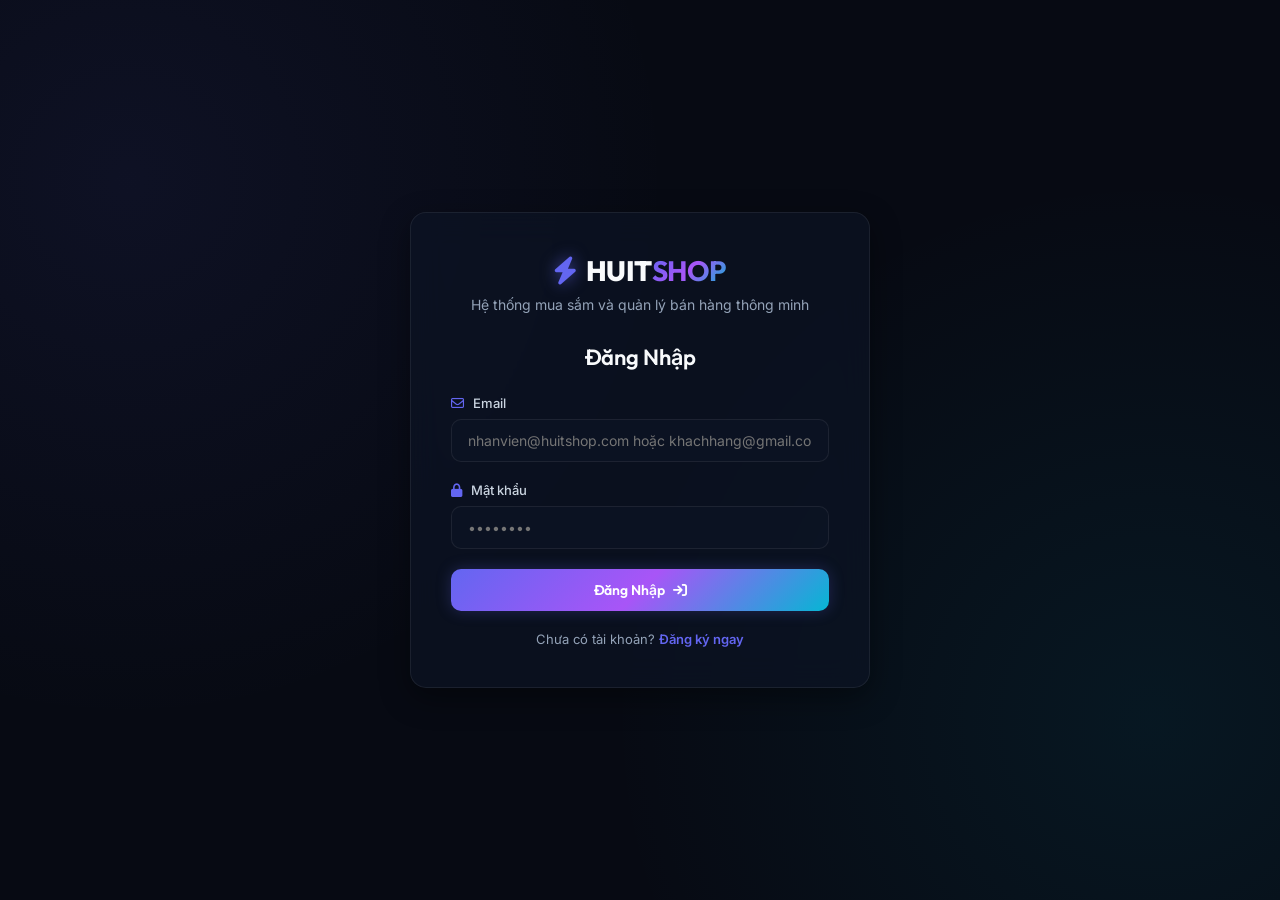
==== HuitShopDB/src/main/resources/static/index.html @ a050a019 "chore: conver to web app" ====
<!DOCTYPE html>
<html lang="vi">
<head>
    <meta charset="UTF-8">
    <meta name="viewport" content="width=device-width, initial-scale=1.0">
    <title>HuitShop - Hệ Thống Quản Lý & Mua Sắm E-Commerce</title>
    <!-- Google Fonts: Outfit & Inter -->
    <link rel="preconnect" href="https://fonts.googleapis.com">
    <link rel="preconnect" href="https://fonts.gstatic.com" crossorigin>
    <link href="https://fonts.googleapis.com/css2?family=Inter:wght@300;400;500;600;700&family=Outfit:wght@400;500;600;700;800&display=swap" rel="stylesheet">
    <!-- FontAwesome for Premium Icons -->
    <link rel="stylesheet" href="https://cdnjs.cloudflare.com/ajax/libs/font-awesome/6.4.0/css/all.min.css">
    <!-- Custom Style Sheet -->
    <link rel="stylesheet" href="css/style.css">
    <!-- Chart.js for beautiful admin dashboards -->
    <script src="https://cdn.jsdelivr.net/npm/chart.js"></script>
</head>
<body>
    <!-- Toast Notification Container -->
    <div id="toast-container" class="toast-container"></div>

    <!-- Login & Register Screen -->
    <div id="auth-screen" class="auth-screen">
        <div class="auth-card glass-panel">
            <div class="auth-header">
                <div class="logo">
                    <i class="fa-solid fa-bolt logo-icon"></i>
                    <span>HUIT<span class="gradient-text">SHOP</span></span>
                </div>
                <p id="auth-subtitle">Hệ thống mua sắm và quản lý bán hàng thông minh</p>
            </div>

            <!-- Login Form -->
            <form id="login-form" class="auth-form active">
                <h2 class="form-title">Đăng Nhập</h2>
                <div class="form-group">
                    <label for="login-email"><i class="fa-regular fa-envelope"></i> Email</label>
                    <input type="email" id="login-email" required placeholder="nhanvien@huitshop.com hoặc khachhang@gmail.com">
                </div>
                <div class="form-group">
                    <label for="login-password"><i class="fa-solid fa-lock"></i> Mật khẩu</label>
                    <input type="password" id="login-password" required placeholder="••••••••">
                </div>
                <button type="submit" class="btn btn-primary btn-block">Đăng Nhập <i class="fa-solid fa-arrow-right-to-bracket"></i></button>
                <div class="auth-switch">
                    Chưa có tài khoản? <a href="#" id="go-to-register">Đăng ký ngay</a>
                </div>
            </form>

            <!-- Register Form -->
            <form id="register-form" class="auth-form">
                <h2 class="form-title">Đăng Ký</h2>
                <div class="form-group">
                    <label for="reg-name"><i class="fa-regular fa-user"></i> Họ và Tên</label>
                    <input type="text" id="reg-name" required placeholder="Nguyễn Văn A">
                </div>
                <div class="form-group">
                    <label for="reg-email"><i class="fa-regular fa-envelope"></i> Email</label>
                    <input type="email" id="reg-email" required placeholder="name@domain.com">
                </div>
                <div class="form-group">
                    <label for="reg-phone"><i class="fa-solid fa-phone"></i> Số điện thoại</label>
                    <input type="tel" id="reg-phone" placeholder="09xxxxxxxx">
                </div>
                <div class="form-group">
                    <label for="reg-password"><i class="fa-solid fa-lock"></i> Mật khẩu</label>
                    <input type="password" id="reg-password" required placeholder="Tối thiểu 6 ký tự">
                </div>
                <button type="submit" class="btn btn-primary btn-block">Tạo Tài Khoản <i class="fa-solid fa-user-plus"></i></button>
                <div class="auth-switch">
                    Đã có tài khoản? <a href="#" id="go-to-login">Đăng nhập</a>
                </div>
            </form>
        </div>
    </div>

    <!-- Main Application Interface (Hidden initially) -->
    <div id="app-screen" class="app-screen hidden">
        <!-- Sidebar Navigation -->
        <aside id="sidebar" class="sidebar glass-panel">
            <div class="sidebar-header">
                <div class="logo">
                    <i class="fa-solid fa-bolt logo-icon"></i>
                    <span>HUIT<span class="gradient-text">SHOP</span></span>
                </div>
                <span class="role-badge" id="user-role-badge">CUSTOMER</span>
            </div>

            <!-- Navigation menus dynamically generated based on role -->
            <nav class="sidebar-menu" id="sidebar-nav-menu">
                <!-- Will be injected by JS -->
            </nav>

            <div class="sidebar-footer">
                <div class="user-profile-summary">
                    <div class="user-avatar" id="user-avatar-char">U</div>
                    <div class="user-info">
                        <span class="user-name" id="user-display-name">Người dùng</span>
                        <span class="user-email" id="user-display-email">user@mail.com</span>
                    </div>
                </div>
                <button id="btn-logout" class="btn-logout-icon" title="Đăng xuất">
                    <i class="fa-solid fa-right-from-bracket"></i>
                </button>
            </div>
        </aside>

        <!-- Main Content Area -->
        <main class="main-content">
            <header class="top-navbar glass-panel">
                <div class="search-bar-container">
                    <i class="fa-solid fa-magnifying-glass search-icon"></i>
                    <input type="text" id="global-search" placeholder="Tìm kiếm sản phẩm, hóa đơn...">
                </div>
                <div class="navbar-actions">
                    <div class="quick-warranty-lookup" id="quick-warranty-trigger" title="Tra cứu nhanh bảo hành">
                        <i class="fa-solid fa-shield-halved"></i>
                        <span>Bảo hành</span>
                    </div>
                    <div class="cart-trigger" id="cart-navbar-trigger">
                        <i class="fa-solid fa-cart-shopping"></i>
                        <span class="cart-badge" id="cart-count">0</span>
                    </div>
                </div>
            </header>

            <!-- Dashboard Panels Container -->
            <div id="panel-container" class="panel-container">
                <!-- Panels injected dynamically: e.g., catalog, cart, orders, profile, warranty, admin_dashboard, etc. -->
            </div>
        </main>
    </div>

    <!-- Modals -->
    <!-- Product Detail Modal -->
    <div id="product-detail-modal" class="modal">
        <div class="modal-content glass-panel large">
            <span class="close-btn">&times;</span>
            <div class="product-modal-grid">
                <div class="product-gallery">
                    <div class="main-image-container">
                        <img id="modal-product-img" src="" alt="Sản phẩm">
                    </div>
                    <div class="thumbnail-list" id="modal-product-thumbnails">
                        <!-- Thumbnail images -->
                    </div>
                </div>
                <div class="product-info-details">
                    <span class="brand-tag" id="modal-product-brand">ASUS</span>
                    <h2 class="product-title" id="modal-product-name">Tên sản phẩm</h2>
                    <div class="rating-review-summary">
                        <div class="rating-stars" id="modal-product-rating-stars"></div>
                        <span class="rating-value" id="modal-product-rating">4.5</span>
                        <span class="review-count" id="modal-product-reviews-count">(12 đánh giá)</span>
                    </div>
                    <p class="product-short-desc" id="modal-product-short-desc">Mô tả ngắn của sản phẩm</p>
                    
                    <div class="variant-selector-section">
                        <h3>Chọn Phiên Bản:</h3>
                        <div class="variant-grid" id="modal-product-variants">
                            <!-- Variants buttons -->
                        </div>
                    </div>

                    <div class="price-action-section">
                        <div class="price-display">
                            <span class="current-price" id="modal-product-price">0đ</span>
                            <span class="original-price" id="modal-product-orig-price">0đ</span>
                        </div>
                        <div class="add-to-cart-action">
                            <div class="quantity-spinner">
                                <button class="btn-spinner" id="spinner-dec">-</button>
                                <input type="number" id="spinner-qty" value="1" min="1">
                                <button class="btn-spinner" id="spinner-inc">+</button>
                            </div>
                            <button class="btn btn-primary" id="modal-btn-add-to-cart">
                                <i class="fa-solid fa-cart-plus"></i> Thêm Vào Giỏ Hàng
                            </button>
                        </div>
                    </div>
                </div>
            </div>

            <!-- Tabs: Specifications & Reviews -->
            <div class="modal-tabs">
                <div class="tab-header">
                    <button class="tab-btn active" data-tab="tab-specs">Thông số kỹ thuật</button>
                    <button class="tab-btn" data-tab="tab-desc">Chi tiết sản phẩm</button>
                    <button class="tab-btn" data-tab="tab-reviews">Đánh giá khách hàng</button>
                </div>
                <div class="tab-content-container">
                    <div class="tab-pane active" id="tab-specs">
                        <table class="specs-table" id="modal-product-specs-table">
                            <!-- Specifications -->
                        </table>
                    </div>
                    <div class="tab-pane" id="tab-desc">
                        <p class="product-long-desc" id="modal-product-long-desc">Mô tả chi tiết</p>
                    </div>
                    <div class="tab-pane" id="tab-reviews">
                        <div class="reviews-section">
                            <div class="write-review-card">
                                <h4>Gửi Đánh Giá Của Bạn</h4>
                                <div class="rating-input">
                                    <span class="star-rating-input" data-rating="1"><i class="fa-regular fa-star"></i></span>
                                    <span class="star-rating-input" data-rating="2"><i class="fa-regular fa-star"></i></span>
                                    <span class="star-rating-input" data-rating="3"><i class="fa-regular fa-star"></i></span>
                                    <span class="star-rating-input" data-rating="4"><i class="fa-regular fa-star"></i></span>
                                    <span class="star-rating-input" data-rating="5"><i class="fa-regular fa-star"></i></span>
                                </div>
                                <div class="form-group">
                                    <textarea id="review-comment" placeholder="Chia sẻ trải nghiệm của bạn về sản phẩm này..." rows="3"></textarea>
                                </div>
                                <button class="btn btn-primary btn-sm" id="btn-submit-review">Gửi đánh giá</button>
                            </div>
                            <div class="reviews-list" id="modal-product-reviews-list">
                                <!-- Review items -->
                            </div>
                        </div>
                    </div>
                </div>
            </div>
        </div>
    </div>

    <!-- Shipping Modal (Admin order dispatch with IMEI scanning) -->
    <div id="shipping-modal" class="modal">
        <div class="modal-content glass-panel">
            <span class="close-btn">&times;</span>
            <h2 class="modal-title"><i class="fa-solid fa-truck-ramp-box"></i> Xác Nhận Giao Hàng & Nhập IMEI/Serial</h2>
            <p class="modal-subtitle" id="shipping-modal-order-code">Đơn hàng: ORDXXXXXXXX</p>
            
            <form id="shipping-form">
                <input type="hidden" id="shipping-order-id">
                <div class="form-group">
                    <label for="shipping-warehouse-id">Chọn Kho Xuất Hàng</label>
                    <select id="shipping-warehouse-id" class="form-control" required>
                        <!-- Warehouses -->
                    </select>
                </div>
                
                <div class="imei-entry-list-container">
                    <h3>Danh sách sản phẩm cần cấp Serial / IMEI:</h3>
                    <div id="shipping-imei-list">
                        <!-- Product rows requiring IMEI entry -->
                    </div>
                </div>

                <div class="modal-actions-bar">
                    <button type="button" class="btn btn-secondary close-modal-btn">Hủy bỏ</button>
                    <button type="submit" class="btn btn-success">Bắt Đầu Giao Hàng <i class="fa-solid fa-plane-departure"></i></button>
                </div>
            </form>
        </div>
    </div>

    <!-- Product Form Modal (Create/Edit Product) -->
    <div id="product-form-modal" class="modal">
        <div class="modal-content glass-panel large">
            <span class="close-btn">&times;</span>
            <h2 class="modal-title" id="product-form-title">Thêm Sản Phẩm Mới</h2>
            <form id="product-edit-form">
                <input type="hidden" id="admin-product-id">
                <div class="form-grid-2">
                    <div class="form-group">
                        <label for="admin-product-name">Tên sản phẩm</label>
                        <input type="text" id="admin-product-name" required placeholder="Laptop Gaming Asus ROG...">
                    </div>
                    <div class="form-grid-2">
                        <div class="form-group">
                            <label for="admin-product-category">Danh mục</label>
                            <select id="admin-product-category" required></select>
                        </div>
                        <div class="form-group">
                            <label for="admin-product-brand">Thương hiệu</label>
                            <select id="admin-product-brand" required></select>
                        </div>
                    </div>
                </div>

                <div class="form-group">
                    <label for="admin-product-short-desc">Mô tả ngắn</label>
                    <input type="text" id="admin-product-short-desc" required placeholder="Cấu hình rút gọn...">
                </div>

                <div class="form-group">
                    <label for="admin-product-desc">Mô tả chi tiết</label>
                    <textarea id="admin-product-desc" rows="4" required placeholder="Thông tin chi tiết về sản phẩm..."></textarea>
                </div>

                <div class="form-group">
                    <label for="admin-product-specs">Thông số kỹ thuật (Định dạng JSON)</label>
                    <textarea id="admin-product-specs" rows="3" required placeholder='{"CPU": "Intel i7", "RAM": "16GB DDR5", "Ổ cứng": "512GB SSD"}'></textarea>
                </div>

                <div class="form-grid-2">
                    <div class="form-group">
                        <label for="admin-product-status">Trạng thái ban đầu</label>
                        <select id="admin-product-status">
                            <option value="ACTIVE">Hoạt động (Active)</option>
                            <option value="INACTIVE">Khóa (Inactive)</option>
                        </select>
                    </div>
                    <div class="form-group" style="display: flex; align-items: center; gap: 10px; margin-top: 25px;">
                        <input type="checkbox" id="admin-product-featured" style="width: auto;">
                        <label for="admin-product-featured" style="margin-bottom: 0;">Sản phẩm nổi bật (Featured)</label>
                    </div>
                </div>

                <!-- Fields for default variant if creating new -->
                <div id="new-product-variant-fields">
                    <h3 class="section-title-divider">Thông tin Phiên Bản mặc định</h3>
                    <div class="form-grid-3">
                        <div class="form-group">
                            <label for="admin-variant-name">Tên phiên bản</label>
                            <input type="text" id="admin-variant-name" placeholder="Xám - RAM 16GB">
                        </div>
                        <div class="form-group">
                            <label for="admin-variant-sku">SKU Code</label>
                            <input type="text" id="admin-variant-sku" placeholder="ASUS-FA507-GREY">
                        </div>
                        <div class="form-group">
                            <label for="admin-variant-thumbnail">Ảnh sản phẩm (Tên file ảnh)</label>
                            <input type="text" id="admin-variant-thumbnail" placeholder="laptop_asus.jpg">
                        </div>
                    </div>
                    <div class="form-grid-2">
                        <div class="form-group">
                            <label for="admin-variant-price">Giá bán (VND)</label>
                            <input type="number" id="admin-variant-price" placeholder="18500000">
                        </div>
                        <div class="form-group">
                            <label for="admin-variant-orig-price">Giá gốc hãng (VND)</label>
                            <input type="number" id="admin-variant-orig-price" placeholder="21000000">
                        </div>
                    </div>
                </div>

                <div class="modal-actions-bar">
                    <button type="button" class="btn btn-secondary close-modal-btn">Hủy bỏ</button>
                    <button type="submit" class="btn btn-primary" id="admin-product-save-btn">Lưu Sản Phẩm <i class="fa-regular fa-floppy-disk"></i></button>
                </div>
            </form>
        </div>
    </div>

    <!-- Import Stock Modal -->
    <div id="import-stock-modal" class="modal">
        <div class="modal-content glass-panel">
            <span class="close-btn">&times;</span>
            <h2 class="modal-title"><i class="fa-solid fa-file-import"></i> Nhập Kho Hàng Từ Nhà Cung Cấp</h2>
            
            <form id="import-stock-form">
                <div class="form-grid-2">
                    <div class="form-group">
                        <label for="import-warehouse-id">Chọn Kho Nhận</label>
                        <select id="import-warehouse-id" class="form-control" required></select>
                    </div>
                    <div class="form-group">
                        <label for="import-supplier-id">Chọn Nhà Cung Cấp</label>
                        <select id="import-supplier-id" class="form-control" required>
                            <!-- Supplier lists -->
                        </select>
                    </div>
                </div>

                <div class="form-group">
                    <label for="import-variant-id">Chọn Phiên Bản Sản Phẩm</label>
                    <select id="import-variant-id" class="form-control" required></select>
                </div>

                <div class="form-grid-2">
                    <div class="form-group">
                        <label for="import-cost-price">Giá nhập kho (VND / Cái)</label>
                        <input type="number" id="import-cost-price" class="form-control" required placeholder="12000000">
                    </div>
                    <div class="form-group">
                        <label for="import-qty">Số lượng nhập</label>
                        <input type="number" id="import-qty" class="form-control" required min="1" value="1">
                    </div>
                </div>

                <div class="form-group">
                    <label for="import-serials-input">Nhập danh sách số Serial/IMEI (Mỗi dòng một số)</label>
                    <textarea id="import-serials-input" class="form-control" rows="5" placeholder="SN-ASUS-100293
SN-ASUS-100294
..."></textarea>
                    <small style="color: #94a3b8; display:block; margin-top: 5px;">Số dòng khớp với số lượng nhập. Nếu sản phẩm không cần quản lý serial, hãy để trống.</small>
                </div>

                <div class="modal-actions-bar">
                    <button type="button" class="btn btn-secondary close-modal-btn">Hủy bỏ</button>
                    <button type="submit" class="btn btn-primary">Xác Nhận Nhập Kho <i class="fa-solid fa-truck-moving"></i></button>
                </div>
            </form>
        </div>
    </div>

    <!-- Application Script -->
    <script src="js/app.js"></script>
</body>
</html>
---- HuitShopDB/src/main/resources/static/css/style.css ----
/* --- CSS Design System & Custom Tokens --- */
:root {
    --bg-main: #070a13;
    --bg-card: rgba(13, 20, 38, 0.65);
    --bg-card-hover: rgba(22, 32, 59, 0.85);
    --border-glass: rgba(255, 255, 255, 0.07);
    --border-glass-focus: rgba(99, 102, 241, 0.4);
    
    /* Harmonious Brand Colors */
    --primary: #6366f1; /* Indigo */
    --primary-hover: #4f46e5;
    --secondary: #06b6d4; /* Cyan */
    --success: #10b981; /* Emerald */
    --warning: #f59e0b; /* Amber */
    --danger: #ef4444; /* Rose */
    
    /* Gradients */
    --gradient-brand: linear-gradient(135deg, #6366f1 0%, #a855f7 50%, #06b6d4 100%);
    --gradient-card: linear-gradient(145deg, rgba(13, 20, 38, 0.8) 0%, rgba(8, 12, 24, 0.9) 100%);
    --gradient-blue: linear-gradient(135deg, #3b82f6 0%, #1d4ed8 100%);
    --gradient-purple: linear-gradient(135deg, #8b5cf6 0%, #6d28d9 100%);
    --gradient-rose: linear-gradient(135deg, #ec4899 0%, #be185d 100%);
    --gradient-emerald: linear-gradient(135deg, #10b981 0%, #047857 100%);

    /* Typography & Text */
    --text-primary: #f8fafc;
    --text-muted: #94a3b8;
    --text-secondary: #cbd5e1;
    --font-outfit: 'Outfit', 'Inter', sans-serif;
    --font-inter: 'Inter', sans-serif;

    /* Shadows & Transitions */
    --shadow-neon: 0 0 15px rgba(99, 102, 241, 0.25);
    --shadow-premium: 0 10px 30px rgba(0, 0, 0, 0.4);
    --transition-smooth: all 0.3s cubic-bezier(0.4, 0, 0.2, 1);
    --border-radius-lg: 16px;
    --border-radius-md: 10px;
}

/* --- Base & Reset Styles --- */
* {
    margin: 0;
    padding: 0;
    box-sizing: border-box;
    scrollbar-width: thin;
    scrollbar-color: rgba(255, 255, 255, 0.1) transparent;
}

body {
    background-color: var(--bg-main);
    color: var(--text-primary);
    font-family: var(--font-inter);
    overflow-x: hidden;
    min-height: 100vh;
    background-image: 
        radial-gradient(circle at 10% 20%, rgba(99, 102, 241, 0.08) 0%, transparent 40%),
        radial-gradient(circle at 90% 80%, rgba(6, 182, 212, 0.08) 0%, transparent 40%);
    background-attachment: fixed;
}

/* --- Scrollbar Customization --- */
::-webkit-scrollbar {
    width: 6px;
    height: 6px;
}
::-webkit-scrollbar-track {
    background: transparent;
}
::-webkit-scrollbar-thumb {
    background: rgba(255, 255, 255, 0.1);
    border-radius: 3px;
}
::-webkit-scrollbar-thumb:hover {
    background: rgba(99, 102, 241, 0.4);
}

/* --- Helper Utilities --- */
.gradient-text {
    background: var(--gradient-brand);
    -webkit-background-clip: text;
    -webkit-text-fill-color: transparent;
    font-weight: 700;
}

.glass-panel {
    background: var(--bg-card);
    border: 1px solid var(--border-glass);
    border-radius: var(--border-radius-lg);
    backdrop-filter: blur(16px);
    -webkit-backdrop-filter: blur(16px);
    box-shadow: var(--shadow-premium);
    transition: var(--transition-smooth);
}

.glass-panel:hover {
    background: var(--bg-card-hover);
    border-color: rgba(255, 255, 255, 0.12);
}

.hidden {
    display: none !important;
}

/* --- Auth Layout & Interface --- */
.auth-screen {
    min-height: 100vh;
    display: flex;
    justify-content: center;
    align-items: center;
    padding: 20px;
    position: relative;
    z-index: 10;
}

.auth-card {
    width: 100%;
    max-width: 460px;
    padding: 40px;
    animation: fadeIn 0.6s ease;
}

.auth-header {
    text-align: center;
    margin-bottom: 30px;
}

.logo {
    font-family: var(--font-outfit);
    font-size: 28px;
    font-weight: 800;
    letter-spacing: -0.5px;
    display: flex;
    align-items: center;
    justify-content: center;
    gap: 8px;
}

.logo-icon {
    color: var(--primary);
    filter: drop-shadow(0 0 8px rgba(99, 102, 241, 0.6));
    animation: pulse 2s infinite;
}

.auth-header p {
    color: var(--text-muted);
    font-size: 14px;
    margin-top: 8px;
}

.auth-form {
    display: none;
}

.auth-form.active {
    display: block;
}

.form-title {
    font-family: var(--font-outfit);
    font-size: 22px;
    margin-bottom: 24px;
    font-weight: 600;
    text-align: center;
}

.form-group {
    margin-bottom: 20px;
}

.form-group label {
    display: block;
    font-size: 13px;
    font-weight: 500;
    margin-bottom: 8px;
    color: var(--text-secondary);
}

.form-group label i {
    margin-right: 6px;
    color: var(--primary);
}

input[type="text"],
input[type="email"],
input[type="password"],
input[type="tel"],
input[type="number"],
select,
textarea {
    width: 100%;
    padding: 12px 16px;
    background: rgba(15, 23, 42, 0.4);
    border: 1px solid var(--border-glass);
    border-radius: var(--border-radius-md);
    color: var(--text-primary);
    font-size: 14px;
    font-family: var(--font-inter);
    transition: var(--transition-smooth);
}

input:focus,
select:focus,
textarea:focus {
    outline: none;
    border-color: var(--primary);
    box-shadow: var(--shadow-neon);
    background: rgba(15, 23, 42, 0.6);
}

/* --- Buttons --- */
.btn {
    display: inline-flex;
    align-items: center;
    justify-content: center;
    gap: 8px;
    padding: 12px 24px;
    border-radius: var(--border-radius-md);
    font-family: var(--font-outfit);
    font-weight: 600;
    font-size: 14px;
    cursor: pointer;
    transition: var(--transition-smooth);
    border: none;
    text-decoration: none;
}

.btn-primary {
    background: var(--gradient-brand);
    color: white;
    box-shadow: var(--shadow-neon);
}

.btn-primary:hover {
    transform: translateY(-2px);
    filter: brightness(1.1);
    box-shadow: 0 0 20px rgba(99, 102, 241, 0.4);
}

.btn-secondary {
    background: rgba(255, 255, 255, 0.08);
    color: var(--text-primary);
    border: 1px solid var(--border-glass);
}

.btn-secondary:hover {
    background: rgba(255, 255, 255, 0.15);
}

.btn-success {
    background: var(--gradient-emerald);
    color: white;
}

.btn-success:hover {
    transform: translateY(-2px);
    box-shadow: 0 0 15px rgba(16, 185, 129, 0.3);
}

.btn-danger {
    background: var(--gradient-rose);
    color: white;
}

.btn-danger:hover {
    transform: translateY(-2px);
    box-shadow: 0 0 15px rgba(239, 68, 68, 0.3);
}

.btn-sm {
    padding: 8px 16px;
    font-size: 12px;
}

.btn-block {
    display: flex;
    width: 100%;
}

.auth-switch {
    text-align: center;
    margin-top: 20px;
    font-size: 13px;
    color: var(--text-muted);
}

.auth-switch a {
    color: var(--primary);
    text-decoration: none;
    font-weight: 600;
    transition: var(--transition-smooth);
}

.auth-switch a:hover {
    color: var(--secondary);
    text-decoration: underline;
}

/* --- Main Dashboard Shell --- */
.app-screen {
    display: grid;
    grid-template-columns: 260px 1fr;
    min-height: 100vh;
}

/* --- Sidebar --- */
.sidebar {
    height: 100vh;
    position: sticky;
    top: 0;
    left: 0;
    z-index: 100;
    display: flex;
    flex-direction: column;
    border-radius: 0;
    border-top: none;
    border-left: none;
    border-bottom: none;
    padding: 24px 16px;
}

.sidebar-header {
    margin-bottom: 30px;
    display: flex;
    flex-direction: column;
    gap: 8px;
    align-items: center;
}

.role-badge {
    background: rgba(99, 102, 241, 0.15);
    border: 1px solid rgba(99, 102, 241, 0.3);
    color: #818cf8;
    font-size: 10px;
    font-weight: 700;
    padding: 3px 10px;
    border-radius: 20px;
    letter-spacing: 1px;
}

.sidebar-menu {
    flex-grow: 1;
    display: flex;
    flex-direction: column;
    gap: 6px;
    overflow-y: auto;
}

.nav-item {
    display: flex;
    align-items: center;
    gap: 12px;
    padding: 12px 16px;
    color: var(--text-secondary);
    text-decoration: none;
    border-radius: var(--border-radius-md);
    font-family: var(--font-outfit);
    font-weight: 500;
    font-size: 14px;
    transition: var(--transition-smooth);
    border: 1px solid transparent;
}

.nav-item:hover {
    background: rgba(255, 255, 255, 0.04);
    color: var(--text-primary);
    transform: translateX(4px);
}

.nav-item.active {
    background: rgba(99, 102, 241, 0.12);
    border-color: rgba(99, 102, 241, 0.2);
    color: #a5b4fc;
}

.nav-item.active i {
    color: #818cf8;
}

.nav-item i {
    width: 20px;
    text-align: center;
    font-size: 16px;
    color: var(--text-muted);
    transition: var(--transition-smooth);
}

.sidebar-footer {
    border-top: 1px solid var(--border-glass);
    padding-top: 16px;
    display: flex;
    align-items: center;
    justify-content: space-between;
}

.user-profile-summary {
    display: flex;
    align-items: center;
    gap: 10px;
    max-width: 170px;
}

.user-avatar {
    width: 36px;
    height: 36px;
    background: var(--gradient-brand);
    border-radius: 50%;
    display: flex;
    align-items: center;
    justify-content: center;
    font-weight: 700;
    font-family: var(--font-outfit);
    font-size: 15px;
    color: white;
}

.user-info {
    display: flex;
    flex-direction: column;
    overflow: hidden;
}

.user-name {
    font-size: 13px;
    font-weight: 600;
    color: var(--text-primary);
    white-space: nowrap;
    text-overflow: ellipsis;
    overflow: hidden;
}

.user-email {
    font-size: 11px;
    color: var(--text-muted);
    white-space: nowrap;
    text-overflow: ellipsis;
    overflow: hidden;
}

.btn-logout-icon {
    background: transparent;
    border: none;
    color: var(--text-muted);
    font-size: 18px;
    cursor: pointer;
    padding: 8px;
    border-radius: var(--border-radius-md);
    transition: var(--transition-smooth);
}

.btn-logout-icon:hover {
    color: var(--danger);
    background: rgba(239, 68, 68, 0.1);
}

/* --- Main Content Section --- */
.main-content {
    display: flex;
    flex-direction: column;
    height: 100vh;
    overflow-y: auto;
}

/* --- Top Navbar --- */
.top-navbar {
    height: 70px;
    border-radius: 0;
    border-top: none;
    border-right: none;
    border-left: none;
    padding: 0 30px;
    display: flex;
    align-items: center;
    justify-content: space-between;
    position: sticky;
    top: 0;
    z-index: 90;
}

.search-bar-container {
    position: relative;
    width: 350px;
}

.search-icon {
    position: absolute;
    left: 14px;
    top: 50%;
    transform: translateY(-50%);
    color: var(--text-muted);
    pointer-events: none;
}

.search-bar-container input {
    padding-left: 40px;
}

.navbar-actions {
    display: flex;
    align-items: center;
    gap: 16px;
}

.quick-warranty-lookup {
    display: flex;
    align-items: center;
    gap: 8px;
    background: rgba(16, 185, 129, 0.1);
    border: 1px solid rgba(16, 185, 129, 0.2);
    color: #34d399;
    padding: 8px 16px;
    border-radius: var(--border-radius-md);
    cursor: pointer;
    font-size: 13px;
    font-weight: 500;
    transition: var(--transition-smooth);
}

.quick-warranty-lookup:hover {
    background: rgba(16, 185, 129, 0.2);
    transform: translateY(-2px);
}

.cart-trigger {
    position: relative;
    width: 40px;
    height: 40px;
    display: flex;
    align-items: center;
    justify-content: center;
    border-radius: var(--border-radius-md);
    background: rgba(255, 255, 255, 0.05);
    border: 1px solid var(--border-glass);
    cursor: pointer;
    transition: var(--transition-smooth);
    font-size: 16px;
}

.cart-trigger:hover {
    background: rgba(99, 102, 241, 0.15);
    color: #a5b4fc;
}

.cart-badge {
    position: absolute;
    top: -5px;
    right: -5px;
    background: var(--gradient-rose);
    color: white;
    font-size: 10px;
    font-weight: 700;
    width: 18px;
    height: 18px;
    border-radius: 50%;
    display: flex;
    align-items: center;
    justify-content: center;
    box-shadow: 0 2px 8px rgba(239, 68, 68, 0.4);
}

/* --- Panel Layouts --- */
.panel-container {
    padding: 30px;
    flex-grow: 1;
}

.panel-header {
    margin-bottom: 24px;
    display: flex;
    justify-content: space-between;
    align-items: center;
}

.panel-title {
    font-family: var(--font-outfit);
    font-size: 24px;
    font-weight: 700;
}

.panel-subtitle {
    color: var(--text-muted);
    font-size: 13px;
    margin-top: 4px;
}

/* --- Catalog View & Cards --- */
.catalog-layout {
    display: grid;
    grid-template-columns: 240px 1fr;
    gap: 30px;
}

.filter-sidebar {
    height: fit-content;
    padding: 20px;
}

.filter-section {
    margin-bottom: 20px;
    border-bottom: 1px solid var(--border-glass);
    padding-bottom: 15px;
}

.filter-section:last-child {
    border-bottom: none;
}

.filter-section h3 {
    font-size: 14px;
    font-weight: 600;
    margin-bottom: 12px;
    color: var(--text-primary);
}

.filter-options {
    display: flex;
    flex-direction: column;
    gap: 8px;
}

.filter-btn-item {
    display: flex;
    justify-content: space-between;
    align-items: center;
    padding: 8px 12px;
    border-radius: 6px;
    cursor: pointer;
    font-size: 13px;
    color: var(--text-secondary);
    transition: var(--transition-smooth);
}

.filter-btn-item:hover, .filter-btn-item.active {
    background: rgba(99, 102, 241, 0.1);
    color: #a5b4fc;
}

.product-grid {
    display: grid;
    grid-template-columns: repeat(auto-fill, minmax(220px, 1fr));
    gap: 20px;
}

.product-card {
    display: flex;
    flex-direction: column;
    height: 100%;
    overflow: hidden;
    position: relative;
    cursor: pointer;
}

.product-card:hover .product-img {
    transform: scale(1.05);
}

.product-img-wrapper {
    width: 100%;
    height: 180px;
    display: flex;
    align-items: center;
    justify-content: center;
    background: rgba(15, 23, 42, 0.3);
    overflow: hidden;
    position: relative;
}

.product-img {
    max-width: 90%;
    max-height: 90%;
    object-fit: contain;
    transition: var(--transition-smooth);
}

.featured-badge {
    position: absolute;
    top: 10px;
    left: 10px;
    background: var(--gradient-rose);
    font-size: 9px;
    font-weight: 700;
    padding: 3px 8px;
    border-radius: 4px;
    text-transform: uppercase;
}

.product-body {
    padding: 16px;
    display: flex;
    flex-direction: column;
    flex-grow: 1;
}

.product-brand {
    font-size: 11px;
    color: var(--secondary);
    font-weight: 700;
    text-transform: uppercase;
    letter-spacing: 0.5px;
}

.product-name {
    font-family: var(--font-outfit);
    font-size: 14px;
    font-weight: 600;
    margin: 4px 0 8px;
    color: var(--text-primary);
    display: -webkit-box;
    -webkit-line-clamp: 2;
    -webkit-box-orient: vertical;
    overflow: hidden;
    height: 38px;
}

.product-rating {
    display: flex;
    align-items: center;
    gap: 4px;
    font-size: 11px;
    color: var(--warning);
    margin-bottom: 12px;
}

.product-rating .count {
    color: var(--text-muted);
}

.product-price-row {
    display: flex;
    justify-content: space-between;
    align-items: center;
    margin-top: auto;
}

.product-price {
    font-family: var(--font-outfit);
    font-size: 15px;
    font-weight: 700;
    color: var(--text-primary);
}

.product-original-price {
    font-size: 11px;
    color: var(--text-muted);
    text-decoration: line-through;
    margin-left: 6px;
}

/* --- Cart Page --- */
.cart-layout {
    display: grid;
    grid-template-columns: 1fr 340px;
    gap: 30px;
}

.cart-items-container {
    display: flex;
    flex-direction: column;
    gap: 16px;
}

.cart-item-row {
    display: flex;
    align-items: center;
    padding: 16px;
    gap: 16px;
}

.cart-item-img {
    width: 70px;
    height: 70px;
    object-fit: contain;
    background: rgba(15, 23, 42, 0.4);
    border-radius: var(--border-radius-md);
    padding: 5px;
}

.cart-item-details {
    flex-grow: 1;
}

.cart-item-name {
    font-size: 14px;
    font-weight: 600;
    color: var(--text-primary);
}

.cart-item-sku {
    font-size: 11px;
    color: var(--text-muted);
    margin-top: 2px;
}

.cart-item-price {
    font-family: var(--font-outfit);
    font-size: 14px;
    font-weight: 700;
    margin-top: 4px;
}

.quantity-spinner {
    display: flex;
    align-items: center;
    border: 1px solid var(--border-glass);
    border-radius: 8px;
    background: rgba(15, 23, 42, 0.3);
    overflow: hidden;
}

.btn-spinner {
    background: transparent;
    border: none;
    color: var(--text-primary);
    width: 32px;
    height: 32px;
    cursor: pointer;
    transition: var(--transition-smooth);
}

.btn-spinner:hover {
    background: rgba(255, 255, 255, 0.08);
}

.quantity-spinner input {
    width: 40px;
    height: 32px;
    text-align: center;
    border: none;
    background: transparent;
    padding: 0;
    font-size: 13px;
}

.quantity-spinner input::-webkit-outer-spin-button,
.quantity-spinner input::-webkit-inner-spin-button {
    -webkit-appearance: none;
}

.btn-remove-item {
    background: transparent;
    border: none;
    color: var(--text-muted);
    font-size: 16px;
    cursor: pointer;
    padding: 8px;
    border-radius: var(--border-radius-md);
    transition: var(--transition-smooth);
}

.btn-remove-item:hover {
    color: var(--danger);
    background: rgba(239, 68, 68, 0.1);
}

.cart-summary-card {
    padding: 24px;
    height: fit-content;
    display: flex;
    flex-direction: column;
    gap: 16px;
}

.summary-row {
    display: flex;
    justify-content: space-between;
    font-size: 14px;
}

.summary-row.total {
    border-top: 1px solid var(--border-glass);
    padding-top: 12px;
    font-size: 16px;
    font-weight: 700;
}

/* --- Address Book & Profile --- */
.address-grid {
    display: grid;
    grid-template-columns: repeat(auto-fill, minmax(280px, 1fr));
    gap: 20px;
    margin-top: 20px;
}

.address-card {
    padding: 20px;
    display: flex;
    flex-direction: column;
    gap: 10px;
    position: relative;
}

.address-label {
    font-family: var(--font-outfit);
    font-size: 15px;
    font-weight: 600;
    color: var(--primary);
    display: flex;
    align-items: center;
    justify-content: space-between;
}

.address-badge-default {
    background: rgba(16, 185, 129, 0.15);
    color: var(--success);
    font-size: 9px;
    padding: 2px 6px;
    border-radius: 4px;
}

.address-recipient {
    font-weight: 500;
}

.address-text {
    font-size: 13px;
    color: var(--text-secondary);
    line-height: 1.4;
    flex-grow: 1;
}

.address-actions {
    display: flex;
    gap: 10px;
    margin-top: 10px;
}

/* --- Order History & Tables --- */
.orders-table-container {
    overflow-x: auto;
}

.premium-table {
    width: 100%;
    border-collapse: collapse;
    text-align: left;
    font-size: 13px;
}

.premium-table th {
    background: rgba(15, 23, 42, 0.5);
    color: var(--text-muted);
    font-weight: 600;
    padding: 14px 20px;
    border-bottom: 1px solid var(--border-glass);
    text-transform: uppercase;
    font-size: 11px;
    letter-spacing: 0.5px;
}

.premium-table td {
    padding: 14px 20px;
    border-bottom: 1px solid var(--border-glass);
    color: var(--text-secondary);
}

.premium-table tr:hover td {
    background: rgba(255, 255, 255, 0.02);
}

.status-badge {
    display: inline-flex;
    padding: 4px 10px;
    border-radius: 20px;
    font-size: 10px;
    font-weight: 700;
    text-transform: uppercase;
}

.status-pending { background: rgba(245, 158, 11, 0.15); color: var(--warning); border: 1px solid rgba(245, 158, 11, 0.3); }
.status-confirmed { background: rgba(59, 130, 246, 0.15); color: #60a5fa; border: 1px solid rgba(59, 130, 246, 0.3); }
.status-shipping { background: rgba(6, 182, 212, 0.15); color: var(--secondary); border: 1px solid rgba(6, 182, 212, 0.3); }
.status-completed { background: rgba(16, 185, 129, 0.15); color: var(--success); border: 1px solid rgba(16, 185, 129, 0.3); }
.status-cancelled { background: rgba(239, 68, 68, 0.15); color: var(--danger); border: 1px solid rgba(239, 68, 68, 0.3); }

/* --- Warranty Lookup Page --- */
.warranty-lookup-card {
    max-width: 600px;
    margin: 0 auto;
    padding: 30px;
    text-align: center;
}

.warranty-lookup-card h2 {
    font-family: var(--font-outfit);
    font-size: 22px;
    margin-bottom: 12px;
}

.warranty-lookup-card p {
    color: var(--text-muted);
    font-size: 13px;
    margin-bottom: 24px;
}

.search-input-group {
    display: flex;
    gap: 12px;
    margin-bottom: 20px;
}

.search-input-group input {
    flex-grow: 1;
}

.warranty-result-card {
    max-width: 600px;
    margin: 30px auto 0;
    padding: 24px;
}

.warranty-result-grid {
    display: grid;
    grid-template-columns: 1fr 1fr;
    gap: 16px;
    text-align: left;
    margin-top: 16px;
}

.warranty-result-item {
    font-size: 13px;
}

.warranty-result-item span {
    display: block;
    color: var(--text-muted);
    font-size: 11px;
    margin-bottom: 4px;
}

/* --- Admin KPI Dashboard --- */
.kpi-grid {
    display: grid;
    grid-template-columns: repeat(auto-fill, minmax(220px, 1fr));
    gap: 20px;
    margin-bottom: 30px;
}

.kpi-card {
    padding: 24px;
    display: flex;
    align-items: center;
    gap: 20px;
}

.kpi-icon {
    width: 48px;
    height: 48px;
    border-radius: var(--border-radius-md);
    background: rgba(99, 102, 241, 0.1);
    color: var(--primary);
    font-size: 20px;
    display: flex;
    align-items: center;
    justify-content: center;
}

.kpi-data {
    display: flex;
    flex-direction: column;
}

.kpi-label {
    font-size: 12px;
    color: var(--text-muted);
    font-weight: 500;
}

.kpi-value {
    font-family: var(--font-outfit);
    font-size: 20px;
    font-weight: 700;
    color: var(--text-primary);
    margin-top: 4px;
}

.admin-charts-container {
    display: grid;
    grid-template-columns: 2fr 1fr;
    gap: 30px;
    margin-bottom: 30px;
}

.chart-card {
    padding: 24px;
}

.chart-wrapper {
    height: 300px;
    width: 100%;
}

/* --- Modals Framework --- */
.modal {
    display: none;
    position: fixed;
    top: 0;
    left: 0;
    width: 100%;
    height: 100%;
    z-index: 1000;
    overflow-y: auto;
    background: rgba(3, 5, 10, 0.6);
    backdrop-filter: blur(10px);
    -webkit-backdrop-filter: blur(10px);
    padding: 40px 20px;
}

.modal.active {
    display: flex;
    justify-content: center;
    align-items: flex-start;
}

.modal-content {
    width: 100%;
    max-width: 600px;
    padding: 30px;
    position: relative;
    animation: slideDown 0.4s cubic-bezier(0.16, 1, 0.3, 1);
}

.modal-content.large {
    max-width: 900px;
}

.close-btn {
    position: absolute;
    top: 20px;
    right: 20px;
    color: var(--text-muted);
    font-size: 24px;
    cursor: pointer;
    transition: var(--transition-smooth);
}

.close-btn:hover {
    color: var(--danger);
}

.product-modal-grid {
    display: grid;
    grid-template-columns: 1.2fr 1fr;
    gap: 30px;
    margin-bottom: 30px;
}

.main-image-container {
    width: 100%;
    height: 300px;
    background: rgba(15, 23, 42, 0.4);
    border-radius: var(--border-radius-lg);
    border: 1px solid var(--border-glass);
    display: flex;
    align-items: center;
    justify-content: center;
    overflow: hidden;
}

.main-image-container img {
    max-width: 90%;
    max-height: 90%;
    object-fit: contain;
}

.thumbnail-list {
    display: flex;
    gap: 8px;
    margin-top: 12px;
    overflow-x: auto;
}

.thumbnail-list img {
    width: 50px;
    height: 50px;
    object-fit: contain;
    background: rgba(15, 23, 42, 0.3);
    border: 1px solid var(--border-glass);
    border-radius: 6px;
    padding: 3px;
    cursor: pointer;
    transition: var(--transition-smooth);
}

.thumbnail-list img:hover, .thumbnail-list img.active {
    border-color: var(--primary);
    transform: translateY(-2px);
}

.variant-grid {
    display: grid;
    grid-template-columns: repeat(auto-fill, minmax(130px, 1fr));
    gap: 10px;
    margin-top: 10px;
    margin-bottom: 20px;
}

.variant-btn {
    background: rgba(255, 255, 255, 0.03);
    border: 1px solid var(--border-glass);
    color: var(--text-secondary);
    padding: 10px;
    border-radius: 8px;
    cursor: pointer;
    font-size: 11px;
    font-weight: 500;
    text-align: center;
    transition: var(--transition-smooth);
}

.variant-btn:hover {
    background: rgba(255, 255, 255, 0.08);
}

.variant-btn.active {
    border-color: var(--primary);
    background: rgba(99, 102, 241, 0.1);
    color: #a5b4fc;
}

/* --- Tabs inside Modals --- */
.modal-tabs {
    margin-top: 30px;
    border-top: 1px solid var(--border-glass);
    padding-top: 20px;
}

.tab-header {
    display: flex;
    gap: 16px;
    border-bottom: 1px solid var(--border-glass);
    margin-bottom: 16px;
}

.tab-btn {
    background: transparent;
    border: none;
    color: var(--text-muted);
    font-family: var(--font-outfit);
    font-weight: 600;
    padding: 8px 16px 12px;
    cursor: pointer;
    transition: var(--transition-smooth);
    border-bottom: 2px solid transparent;
}

.tab-btn.active {
    color: var(--primary);
    border-bottom-color: var(--primary);
}

.tab-pane {
    display: none;
}

.tab-pane.active {
    display: block;
    animation: fadeIn 0.4s ease;
}

.specs-table {
    width: 100%;
    border-collapse: collapse;
}

.specs-table td {
    padding: 10px;
    border-bottom: 1px solid var(--border-glass);
    font-size: 13px;
}

.specs-table td:first-child {
    font-weight: 600;
    color: var(--text-muted);
    width: 150px;
}

/* --- Toast Customizer --- */
.toast-container {
    position: fixed;
    bottom: 20px;
    right: 20px;
    z-index: 1100;
    display: flex;
    flex-direction: column;
    gap: 10px;
}

.toast {
    background: rgba(13, 20, 38, 0.95);
    border: 1px solid var(--border-glass);
    color: var(--text-primary);
    padding: 16px 24px;
    border-radius: var(--border-radius-md);
    box-shadow: var(--shadow-premium);
    display: flex;
    align-items: center;
    gap: 12px;
    min-width: 300px;
    transform: translateX(120%);
    transition: transform 0.4s cubic-bezier(0.175, 0.885, 0.32, 1.275);
    font-size: 13px;
    font-family: var(--font-outfit);
    font-weight: 500;
}

.toast.show {
    transform: translateX(0);
}

.toast-success { border-left: 4px solid var(--success); }
.toast-danger { border-left: 4px solid var(--danger); }
.toast-warning { border-left: 4px solid var(--warning); }

/* --- Forms Grid --- */
.form-grid-2 {
    display: grid;
    grid-template-columns: 1fr 1fr;
    gap: 20px;
}

.form-grid-3 {
    display: grid;
    grid-template-columns: 1fr 1fr 1fr;
    gap: 20px;
}

.section-title-divider {
    font-family: var(--font-outfit);
    font-size: 14px;
    text-transform: uppercase;
    color: var(--secondary);
    border-bottom: 1px solid var(--border-glass);
    padding-bottom: 6px;
    margin: 20px 0 16px;
    letter-spacing: 0.5px;
}

/* --- Timelines --- */
.timeline {
    position: relative;
    padding-left: 30px;
    margin-top: 15px;
}

.timeline::before {
    content: '';
    position: absolute;
    left: 9px;
    top: 5px;
    bottom: 5px;
    width: 2px;
    background: var(--border-glass);
}

.timeline-item {
    position: relative;
    margin-bottom: 20px;
}

.timeline-item::before {
    content: '';
    position: absolute;
    left: -25px;
    top: 4px;
    width: 10px;
    height: 10px;
    border-radius: 50%;
    background: var(--primary);
    border: 2px solid var(--bg-main);
}

.timeline-time {
    font-size: 11px;
    color: var(--text-muted);
}

.timeline-title {
    font-size: 13px;
    font-weight: 600;
    margin-top: 2px;
}

.timeline-desc {
    font-size: 12px;
    color: var(--text-secondary);
    margin-top: 4px;
}

/* --- Review Styles --- */
.reviews-section {
    display: flex;
    flex-direction: column;
    gap: 20px;
}

.write-review-card {
    background: rgba(255, 255, 255, 0.02);
    border: 1px solid var(--border-glass);
    border-radius: var(--border-radius-md);
    padding: 16px;
}

.rating-input {
    display: flex;
    gap: 6px;
    margin: 8px 0 12px;
    font-size: 18px;
    color: var(--text-muted);
}

.star-rating-input {
    cursor: pointer;
    transition: var(--transition-smooth);
}

.star-rating-input:hover, .star-rating-input.selected {
    color: var(--warning);
}

.review-item {
    padding: 16px;
    border-bottom: 1px solid var(--border-glass);
}

.review-item-header {
    display: flex;
    justify-content: space-between;
    font-size: 12px;
}

.review-author {
    font-weight: 600;
}

.review-date {
    color: var(--text-muted);
}

.review-rating {
    color: var(--warning);
    margin: 4px 0 8px;
    font-size: 12px;
}

.review-comment {
    font-size: 13px;
    color: var(--text-secondary);
    line-height: 1.4;
}

/* --- Responsive Adjustments --- */
@media (max-width: 1024px) {
    .app-screen {
        grid-template-columns: 1fr;
    }
    
    .sidebar {
        display: none; /* In a real app we'd toggle it */
    }
}

/* --- Keyframe Animations --- */
@keyframes fadeIn {
    from { opacity: 0; transform: translateY(10px); }
    to { opacity: 1; transform: translateY(0); }
}

@keyframes slideDown {
    from { opacity: 0; transform: translateY(-30px); }
    to { opacity: 1; transform: translateY(0); }
}

@keyframes pulse {
    0% { transform: scale(1); filter: drop-shadow(0 0 8px rgba(99, 102, 241, 0.6)); }
    50% { transform: scale(1.05); filter: drop-shadow(0 0 15px rgba(99, 102, 241, 0.8)); }
    100% { transform: scale(1); filter: drop-shadow(0 0 8px rgba(99, 102, 241, 0.6)); }
}
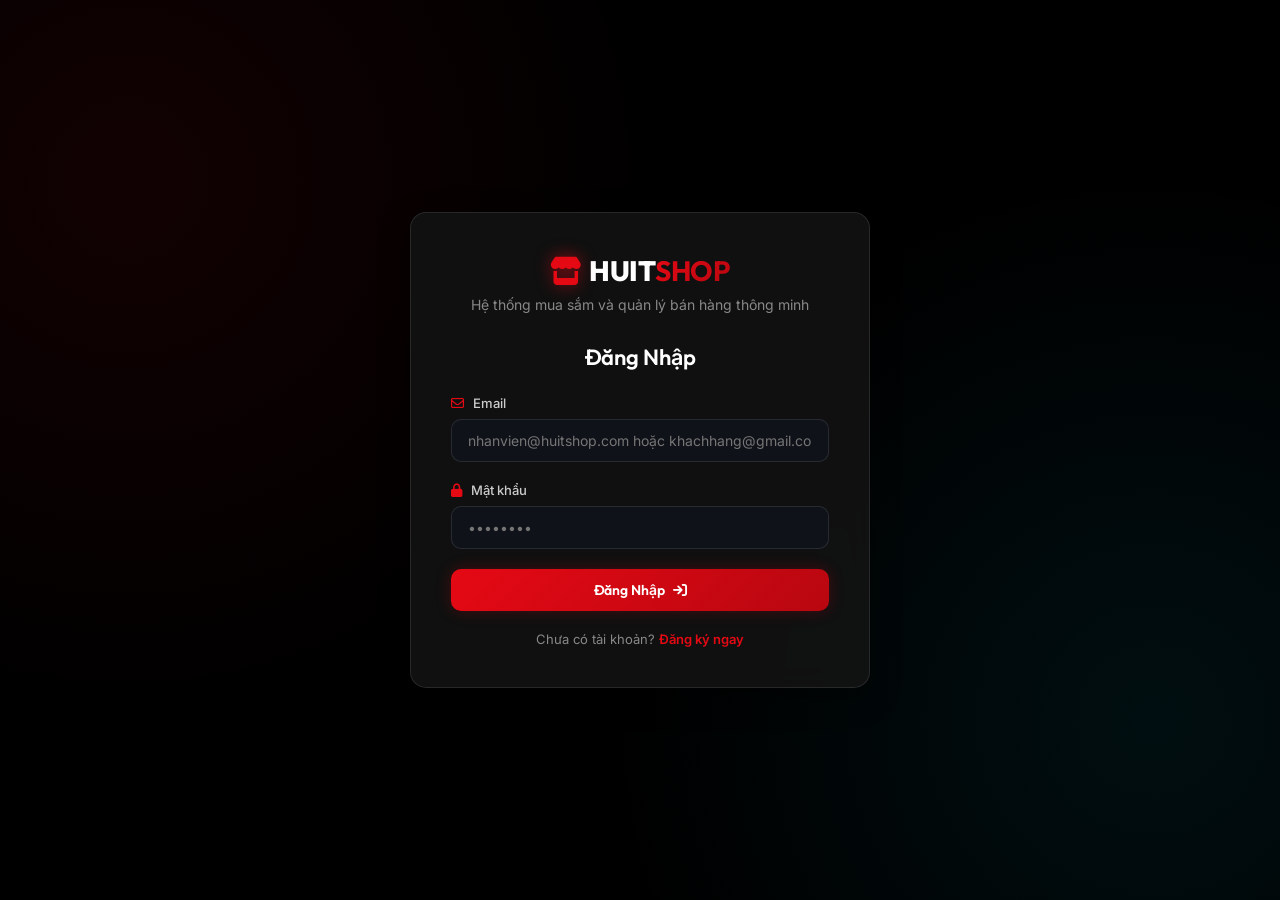
==== commit 5dd112f8: "Update theme to red and replace UI icons Rebrand UI colors and visuals: change primary/secondary tok" ====
--- a/HuitShopDB/src/main/resources/static/index.html
+++ b/HuitShopDB/src/main/resources/static/index.html
@@ -24,7 +24,7 @@
         <div class="auth-card glass-panel">
             <div class="auth-header">
                 <div class="logo">
-                    <i class="fa-solid fa-bolt logo-icon"></i>
+                    <i class="fa-solid fa-store logo-icon"></i>
                     <span>HUIT<span class="gradient-text">SHOP</span></span>
                 </div>
                 <p id="auth-subtitle">Hệ thống mua sắm và quản lý bán hàng thông minh</p>
@@ -80,7 +80,7 @@
         <aside id="sidebar" class="sidebar glass-panel">
             <div class="sidebar-header">
                 <div class="logo">
-                    <i class="fa-solid fa-bolt logo-icon"></i>
+                    <i class="fa-solid fa-store logo-icon"></i>
                     <span>HUIT<span class="gradient-text">SHOP</span></span>
                 </div>
                 <span class="role-badge" id="user-role-badge">CUSTOMER</span>
@@ -248,7 +248,7 @@
 
                 <div class="modal-actions-bar">
                     <button type="button" class="btn btn-secondary close-modal-btn">Hủy bỏ</button>
-                    <button type="submit" class="btn btn-success">Bắt Đầu Giao Hàng <i class="fa-solid fa-plane-departure"></i></button>
+                    <button type="submit" class="btn btn-success">Bắt Đầu Giao Hàng <i class="fa-solid fa-truck-fast"></i></button>
                 </div>
             </form>
         </div>
--- a/HuitShopDB/src/main/resources/static/css/style.css
+++ b/HuitShopDB/src/main/resources/static/css/style.css
@@ -1,36 +1,36 @@
 /* --- CSS Design System & Custom Tokens --- */
 :root {
-    --bg-main: #070a13;
-    --bg-card: rgba(13, 20, 38, 0.65);
-    --bg-card-hover: rgba(22, 32, 59, 0.85);
-    --border-glass: rgba(255, 255, 255, 0.07);
-    --border-glass-focus: rgba(99, 102, 241, 0.4);
+    --bg-main: #000000;
+    --bg-card: rgba(20, 20, 20, 0.8);
+    --bg-card-hover: rgba(35, 35, 35, 0.9);
+    --border-glass: rgba(255, 255, 255, 0.1);
+    --border-glass-focus: rgba(229, 9, 20, 0.5);
     
     /* Harmonious Brand Colors */
-    --primary: #6366f1; /* Indigo */
-    --primary-hover: #4f46e5;
-    --secondary: #06b6d4; /* Cyan */
+    --primary: #e50914; /* Red */
+    --primary-hover: #b80710;
+    --secondary: #ffffff; /* White */
     --success: #10b981; /* Emerald */
     --warning: #f59e0b; /* Amber */
     --danger: #ef4444; /* Rose */
     
     /* Gradients */
-    --gradient-brand: linear-gradient(135deg, #6366f1 0%, #a855f7 50%, #06b6d4 100%);
-    --gradient-card: linear-gradient(145deg, rgba(13, 20, 38, 0.8) 0%, rgba(8, 12, 24, 0.9) 100%);
-    --gradient-blue: linear-gradient(135deg, #3b82f6 0%, #1d4ed8 100%);
-    --gradient-purple: linear-gradient(135deg, #8b5cf6 0%, #6d28d9 100%);
-    --gradient-rose: linear-gradient(135deg, #ec4899 0%, #be185d 100%);
-    --gradient-emerald: linear-gradient(135deg, #10b981 0%, #047857 100%);
+    --gradient-brand: linear-gradient(135deg, #e50914 0%, #b80710 100%);
+    --gradient-card: linear-gradient(145deg, rgba(30, 30, 30, 0.8) 0%, rgba(10, 10, 10, 0.9) 100%);
+    --gradient-blue: linear-gradient(135deg, #222222 0%, #000000 100%);
+    --gradient-purple: linear-gradient(135deg, #e50914 0%, #000000 100%);
+    --gradient-rose: linear-gradient(135deg, #e50914 0%, #8a040b 100%);
+    --gradient-emerald: linear-gradient(135deg, #ffffff 0%, #cccccc 100%);
 
     /* Typography & Text */
-    --text-primary: #f8fafc;
-    --text-muted: #94a3b8;
-    --text-secondary: #cbd5e1;
+    --text-primary: #ffffff;
+    --text-muted: #888888;
+    --text-secondary: #cccccc;
     --font-outfit: 'Outfit', 'Inter', sans-serif;
     --font-inter: 'Inter', sans-serif;
 
     /* Shadows & Transitions */
-    --shadow-neon: 0 0 15px rgba(99, 102, 241, 0.25);
+    --shadow-neon: 0 0 15px rgba(229, 9, 20, 0.25);
     --shadow-premium: 0 10px 30px rgba(0, 0, 0, 0.4);
     --transition-smooth: all 0.3s cubic-bezier(0.4, 0, 0.2, 1);
     --border-radius-lg: 16px;
@@ -53,7 +53,7 @@
     overflow-x: hidden;
     min-height: 100vh;
     background-image: 
-        radial-gradient(circle at 10% 20%, rgba(99, 102, 241, 0.08) 0%, transparent 40%),
+        radial-gradient(circle at 10% 20%, rgba(229, 9, 20, 0.08) 0%, transparent 40%),
         radial-gradient(circle at 90% 80%, rgba(6, 182, 212, 0.08) 0%, transparent 40%);
     background-attachment: fixed;
 }
@@ -71,7 +71,7 @@
     border-radius: 3px;
 }
 ::-webkit-scrollbar-thumb:hover {
-    background: rgba(99, 102, 241, 0.4);
+    background: rgba(229, 9, 20, 0.4);
 }
 
 /* --- Helper Utilities --- */
@@ -137,7 +137,7 @@
 
 .logo-icon {
     color: var(--primary);
-    filter: drop-shadow(0 0 8px rgba(99, 102, 241, 0.6));
+    filter: drop-shadow(0 0 8px rgba(229, 9, 20, 0.6));
     animation: pulse 2s infinite;
 }
 
@@ -233,7 +233,7 @@
 .btn-primary:hover {
     transform: translateY(-2px);
     filter: brightness(1.1);
-    box-shadow: 0 0 20px rgba(99, 102, 241, 0.4);
+    box-shadow: 0 0 20px rgba(229, 9, 20, 0.4);
 }
 
 .btn-secondary {
@@ -327,9 +327,9 @@
 }
 
 .role-badge {
-    background: rgba(99, 102, 241, 0.15);
-    border: 1px solid rgba(99, 102, 241, 0.3);
-    color: #818cf8;
+    background: rgba(229, 9, 20, 0.15);
+    border: 1px solid rgba(229, 9, 20, 0.3);
+    color: #ff4d4d;
     font-size: 10px;
     font-weight: 700;
     padding: 3px 10px;
@@ -367,13 +367,13 @@
 }
 
 .nav-item.active {
-    background: rgba(99, 102, 241, 0.12);
-    border-color: rgba(99, 102, 241, 0.2);
-    color: #a5b4fc;
+    background: rgba(229, 9, 20, 0.12);
+    border-color: rgba(229, 9, 20, 0.2);
+    color: #ffb3b3;
 }
 
 .nav-item.active i {
-    color: #818cf8;
+    color: #ff4d4d;
 }
 
 .nav-item i {
@@ -536,8 +536,8 @@
 }
 
 .cart-trigger:hover {
-    background: rgba(99, 102, 241, 0.15);
-    color: #a5b4fc;
+    background: rgba(229, 9, 20, 0.15);
+    color: #ffb3b3;
 }
 
 .cart-badge {
@@ -630,8 +630,8 @@
 }
 
 .filter-btn-item:hover, .filter-btn-item.active {
-    background: rgba(99, 102, 241, 0.1);
-    color: #a5b4fc;
+    background: rgba(229, 9, 20, 0.1);
+    color: #ffb3b3;
 }
 
 .product-grid {
@@ -1045,7 +1045,7 @@
     width: 48px;
     height: 48px;
     border-radius: var(--border-radius-md);
-    background: rgba(99, 102, 241, 0.1);
+    background: rgba(229, 9, 20, 0.1);
     color: var(--primary);
     font-size: 20px;
     display: flex;
@@ -1212,8 +1212,8 @@
 
 .variant-btn.active {
     border-color: var(--primary);
-    background: rgba(99, 102, 241, 0.1);
-    color: #a5b4fc;
+    background: rgba(229, 9, 20, 0.1);
+    color: #ffb3b3;
 }
 
 /* --- Tabs inside Modals --- */
@@ -1470,7 +1470,7 @@
 }
 
 @keyframes pulse {
-    0% { transform: scale(1); filter: drop-shadow(0 0 8px rgba(99, 102, 241, 0.6)); }
-    50% { transform: scale(1.05); filter: drop-shadow(0 0 15px rgba(99, 102, 241, 0.8)); }
-    100% { transform: scale(1); filter: drop-shadow(0 0 8px rgba(99, 102, 241, 0.6)); }
-}
+    0% { transform: scale(1); filter: drop-shadow(0 0 8px rgba(229, 9, 20, 0.6)); }
+    50% { transform: scale(1.05); filter: drop-shadow(0 0 15px rgba(229, 9, 20, 0.8)); }
+    100% { transform: scale(1); filter: drop-shadow(0 0 8px rgba(229, 9, 20, 0.6)); }
+}
